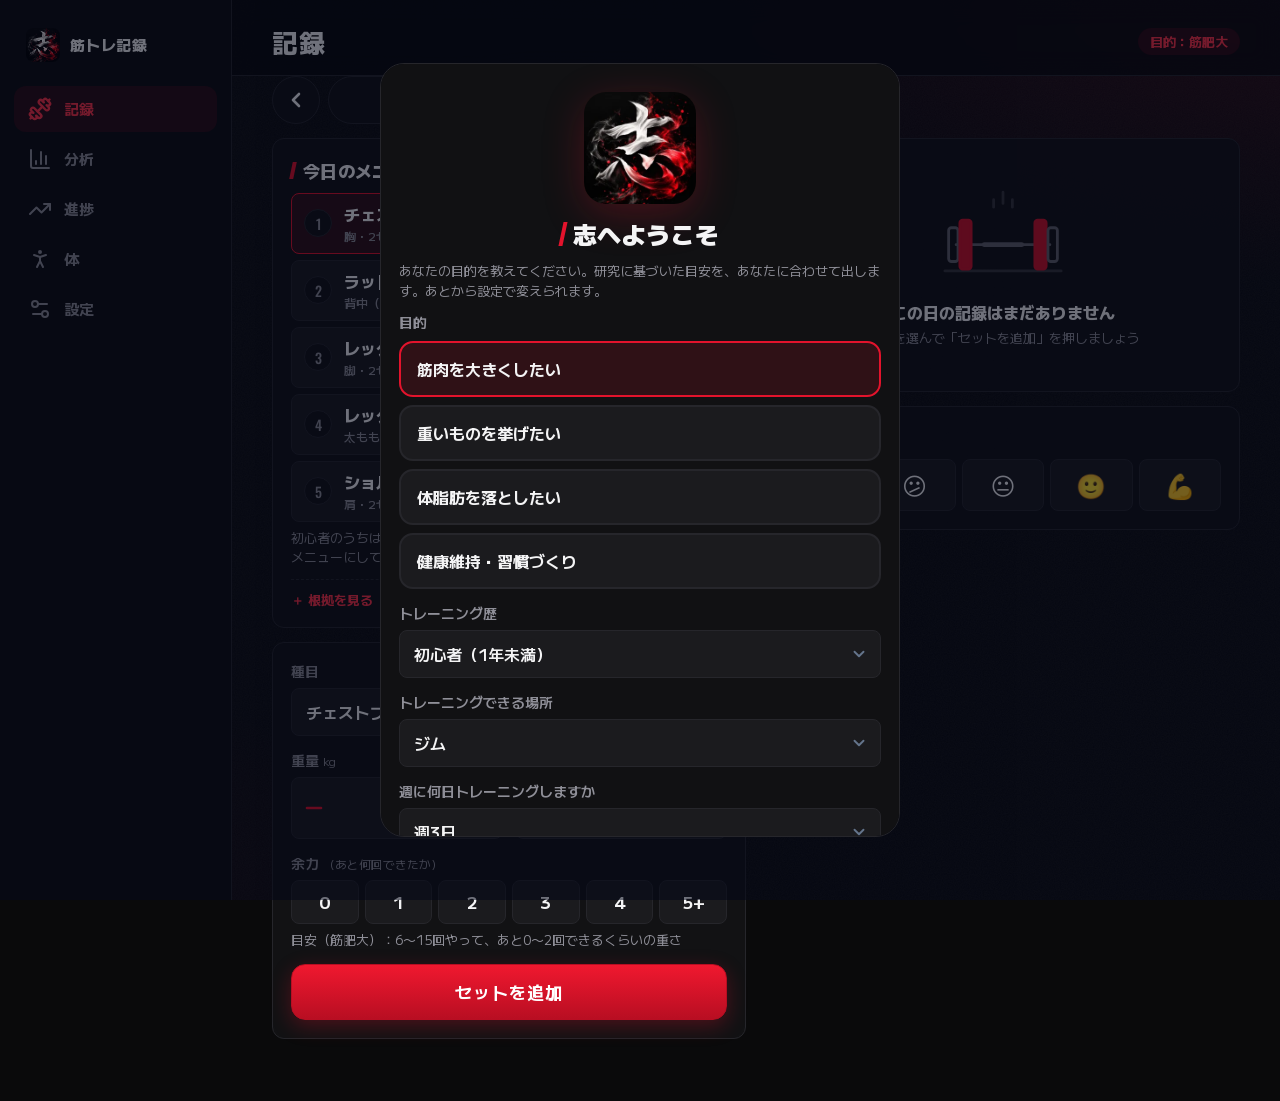
==== index.html @ 4922977a "Restyle the app in black to match the logo Always use a dark palette with a vivid red accent, a subt" ====
<!doctype html>
<html lang="ja">
<head>
  <meta charset="utf-8">
  <meta name="viewport" content="width=device-width, initial-scale=1, viewport-fit=cover">
  <meta name="theme-color" content="#0A0A0B">
  <meta name="description" content="研究に基づいて、目的に合わせたトレーニングの目安と弱点を教えてくれる筋トレ記録アプリ">
  <title>志 | 科学で鍛える筋トレ記録</title>
  <link rel="manifest" href="manifest.webmanifest">
  <link rel="icon" href="icons/favicon-96.png" sizes="96x96" type="image/png">
  <link rel="icon" href="icons/favicon-32.png" sizes="32x32" type="image/png">
  <link rel="apple-touch-icon" href="icons/apple-touch-icon.png">
  <meta name="apple-mobile-web-app-capable" content="yes">
  <meta name="apple-mobile-web-app-title" content="志">
  <link rel="preconnect" href="https://fonts.googleapis.com">
  <link rel="preconnect" href="https://fonts.gstatic.com" crossorigin>
  <link rel="stylesheet" href="https://fonts.googleapis.com/css2?family=M+PLUS+1:wght@400;500;700;800;900&family=Oswald:wght@500;600;700&display=swap">
  <link rel="stylesheet" href="style.css">
</head>
<body>
  <header class="topbar">
    <h1 class="brand"><i data-logo class="logo-mark"></i><span class="sr-only">志</span></h1>
    <span id="page-title" class="page-title">記録</span>
    <span id="goal-badge" class="badge"></span>
  </header>

  <main>
    <!-- 記録 -->
    <section id="tab-log" class="tab active">
      <div class="date-nav">
        <button type="button" id="date-prev" class="icon-btn" aria-label="前の日"><i data-icon="chevron-left" class="icon"></i></button>
        <label class="date-label">
          <span id="date-text"></span>
          <input type="date" id="log-date" aria-label="日付を選ぶ">
        </label>
        <button type="button" id="date-next" class="icon-btn" aria-label="次の日"><i data-icon="chevron-right" class="icon"></i></button>
      </div>
      <p id="cycle-info" class="pill hidden"></p>

      <div class="log-grid">
      <div class="log-main">
      <div id="menu-card" class="card menu-card hidden"></div>

      <form id="add-set-form" class="card">
        <div class="field">
          <label for="exercise-input" class="field-label">種目</label>
          <div class="combo" id="exercise-combo">
            <input type="text" id="exercise-input" role="combobox" aria-expanded="false" aria-controls="exercise-options"
              aria-autocomplete="list" autocomplete="off" autocapitalize="off" spellcheck="false" placeholder="入力して検索（例：ベンチ、胸）">
            <button type="button" class="combo-toggle" id="exercise-toggle" tabindex="-1" aria-label="種目の一覧を開く"><i data-icon="chevron-down" class="icon"></i></button>
            <ul id="exercise-options" class="combo-list hidden" role="listbox" aria-label="種目の候補"></ul>
          </div>
          <input type="hidden" id="exercise-select">
          <div id="new-exercise-inline" class="new-inline hidden">
            <span>「<b id="new-ex-name"></b>」を追加。主に鍛える部位：</span>
            <select id="new-ex-muscle" aria-label="主に鍛える部位"></select>
            <button type="button" id="new-ex-add" class="small primary">追加</button>
            <button type="button" id="new-ex-cancel" class="small">やめる</button>
          </div>
        </div>
        <div id="suggestion" class="suggestion hidden"></div>

        <div class="steppers">
          <div class="stepper">
            <span class="stepper-label">重量 <small>kg</small></span>
            <div class="stepper-ctrl">
              <button type="button" class="step" data-target="weight" data-delta="-2.5" aria-label="重量を減らす"><i data-icon="minus" class="icon"></i></button>
              <input type="number" id="weight" inputmode="decimal" step="0.5" min="0" required aria-label="重量 (kg)">
              <button type="button" class="step" data-target="weight" data-delta="2.5" aria-label="重量を増やす"><i data-icon="plus" class="icon"></i></button>
            </div>
          </div>
          <div class="stepper">
            <span class="stepper-label">回数</span>
            <div class="stepper-ctrl">
              <button type="button" class="step" data-target="reps" data-delta="-1" aria-label="回数を減らす"><i data-icon="minus" class="icon"></i></button>
              <input type="number" id="reps" inputmode="numeric" step="1" min="1" required aria-label="回数">
              <button type="button" class="step" data-target="reps" data-delta="1" aria-label="回数を増やす"><i data-icon="plus" class="icon"></i></button>
            </div>
          </div>
        </div>

        <div class="field">
          <span>余力 <small>（あと何回できたか）</small></span>
          <input type="hidden" id="rir" value="">
          <div class="chip-row" id="rir-chips" role="radiogroup" aria-label="余力">
            <button type="button" data-v="0">0</button>
            <button type="button" data-v="1">1</button>
            <button type="button" data-v="2">2</button>
            <button type="button" data-v="3">3</button>
            <button type="button" data-v="4">4</button>
            <button type="button" data-v="5">5+</button>
          </div>
          <p class="hint" id="rir-target"></p>
        </div>

        <button type="submit" class="primary big-btn">セットを追加</button>
      </form>

      <div id="timer" class="timer hidden" role="timer">
        <div>
          <span class="timer-label"><i data-icon="timer" class="icon"></i>休憩</span>
          <strong id="timer-display">0:00</strong>
        </div>
        <button type="button" id="timer-stop">スキップ</button>
      </div>
      </div>

      <div class="log-side">
      <div id="day-log"></div>

      <div class="card">
        <h2>今日の調子</h2>
        <div class="chip-row emoji" id="condition" role="radiogroup" aria-label="今日の調子">
          <button type="button" data-v="1" aria-label="とても悪い">😫</button>
          <button type="button" data-v="2" aria-label="悪い">😕</button>
          <button type="button" data-v="3" aria-label="ふつう">😐</button>
          <button type="button" data-v="4" aria-label="良い">🙂</button>
          <button type="button" data-v="5" aria-label="とても良い">💪</button>
        </div>
      </div>
          </div>
      </div>
    </section>

    <!-- 分析 -->
    <section id="tab-analysis" class="tab">
      <div id="analysis"></div>
    </section>

    <!-- 進捗 -->
    <section id="tab-progress" class="tab">
      <div class="cols">
      <div>
      <label class="field">種目
        <select id="graph-exercise"></select>
      </label>
      <div class="segmented" id="metric-select" role="radiogroup" aria-label="グラフの指標">
        <button type="button" data-metric="max" class="on">最大重量</button>
        <button type="button" data-metric="e1rm">推定1RM</button>
        <button type="button" data-metric="volume">総挙上量</button>
      </div>
      <div id="graph" class="card"></div>
      </div>

      <div class="card">
        <h2>今週のまとめをシェア</h2>
        <p class="hint">今週の記録を画像にして、SNS に投稿できます。</p>
        <button type="button" id="share-week"><i data-icon="share-2" class="icon"></i>画像を作る</button>
        <img id="share-preview" class="share-preview hidden" alt="今週のまとめ画像">
      </div>
      </div>

      <h2 class="section-title">履歴</h2>
      <div id="history-list"></div>
    </section>

    <!-- 体 -->
    <section id="tab-body" class="tab">
      <div id="body-tiles" class="tiles"></div>
      <div class="card">
        <h2>体重</h2>
        <form id="bodyweight-form" class="row">
          <input type="date" id="bw-date" aria-label="日付">
          <input type="number" id="bw-value" inputmode="decimal" step="0.1" min="20" max="300" placeholder="kg" required aria-label="体重 (kg)">
          <button type="submit">記録</button>
        </form>
        <div id="bw-summary"></div>
        <div id="bw-graph"></div>
      </div>

      <div class="card" id="protein-card"></div>

      <div class="card">
        <h2>サイズ</h2>
        <p class="hint">写真より正確に変化がわかります。メジャーで、毎回同じ場所をはかりましょう。</p>
        <form id="measure-form">
          <input type="date" id="ms-date" aria-label="日付">
          <div class="grid2">
            <label>ウエスト (cm)<input type="number" step="0.1" min="0" inputmode="decimal" data-key="waist"></label>
            <label>胸囲 (cm)<input type="number" step="0.1" min="0" inputmode="decimal" data-key="chest"></label>
            <label>腕 (cm)<input type="number" step="0.1" min="0" inputmode="decimal" data-key="arm"></label>
            <label>太もも (cm)<input type="number" step="0.1" min="0" inputmode="decimal" data-key="thigh"></label>
            <label>お尻 (cm)<input type="number" step="0.1" min="0" inputmode="decimal" data-key="hip"></label>
          </div>
          <button type="submit">記録</button>
        </form>
        <div id="measure-summary"></div>
      </div>

      <a class="card link-card" href="photo.html">
        <i data-icon="camera" class="icon link-icon"></i>
        <div>
          <h2>体の写真</h2>
          <p class="hint">前回の写真を重ねて同じ位置で撮り、見た目の変化を比べられます。</p>
        </div>
      </a>

      <div class="card" id="cycle-card"></div>

      <div class="card coming-soon">
        <h2><i data-icon="sparkles" class="icon"></i>AI 食事アドバイス <span class="badge">準備中</span></h2>
        <p class="hint">食事の写真や内容から、目的に合わせて改善点を AI がアドバイスする機能を準備しています。AI の利用料がかかるため、有料プランでの提供を予定しています。</p>
      </div>
    </section>

    <!-- 設定 -->
    <section id="tab-settings" class="tab">
      <form id="profile-form" class="card">
        <h2>あなたについて</h2>
        <label>目的
          <select id="pf-goal"></select>
        </label>
        <label>トレーニング歴
          <select id="pf-experience"></select>
        </label>
        <label>トレーニングできる場所
          <select id="pf-equipment"></select>
        </label>
        <div class="row">
          <label>週に何日
            <input type="number" id="pf-days" min="1" max="7" step="1" inputmode="numeric">
          </label>
          <label>身長 (cm)
            <input type="number" id="pf-height" min="100" max="250" step="0.1" inputmode="decimal">
          </label>
        </div>
        <label>性別（任意）
          <select id="pf-sex">
            <option value="">回答しない</option>
            <option value="female">女性</option>
            <option value="male">男性</option>
          </select>
        </label>
        <fieldset>
          <legend>特に伸ばしたい部位</legend>
          <div id="pf-focus" class="chips"></div>
        </fieldset>
        <fieldset>
          <legend>痛めている・避けたい部位</legend>
          <div id="pf-avoid" class="chips"></div>
        </fieldset>
        <label class="check"><input type="checkbox" id="pf-cycle"> 生理周期を記録する</label>
        <button type="submit" class="primary">保存</button>
        <p id="profile-saved" class="hint" role="status"></p>
      </form>

      <div class="card" id="menu-settings">
        <h2>今日のメニュー</h2>
        <label class="check"><input type="checkbox" id="mn-enabled"> 記録画面に今日のメニューを出す</label>
        <label>分け方
          <select id="mn-split"></select>
        </label>
        <label>種目の選び方
          <select id="mn-style"></select>
        </label>
        <label>1回の種目数
          <select id="mn-size">
            <option value="">おまかせ</option>
            <option value="4">4種目</option>
            <option value="5">5種目</option>
            <option value="6">6種目</option>
          </select>
        </label>
        <p class="hint" id="mn-pins-info"></p>
        <button type="button" id="mn-reset-pins" class="small">固定した種目をリセット</button>
        <p class="hint">メニューの「入れ替え」で選んだ種目は、次回からも同じものが出ます。自分で追加した種目も候補になります。</p>
      </div>

      <div class="card">
        <h2>種目</h2>
        <ul id="exercise-list" class="plain"></ul>
        <form id="add-exercise-form">
          <input type="text" id="new-exercise" placeholder="種目名" required>
          <div class="row">
            <label>主に使う部位
              <select id="new-primary"></select>
            </label>
            <label>補助的に使う部位
              <select id="new-secondary"><option value="">なし</option></select>
            </label>
          </div>
          <button type="submit">種目を追加</button>
        </form>
      </div>

      <div class="card">
        <h2>休憩タイマー</h2>
        <label>秒数
          <input type="number" id="rest-seconds" min="0" step="15" inputmode="numeric">
        </label>
        <p class="hint">空欄にすると目的に合わせた目安（<span id="rest-default"></span>秒）を使います。0 でタイマーを使いません。</p>
      </div>

      <div class="card">
        <h2>データ</h2>
        <p class="hint">記録はこのスマホのブラウザにだけ保存されます。機種変更の前にエクスポートしてください。体の写真はエクスポートに含まれません。</p>
        <div class="row">
          <button type="button" id="export">エクスポート</button>
          <label class="button">インポート
            <input type="file" id="import" accept="application/json" hidden>
          </label>
        </div>
      </div>

      <div class="card">
        <h2>このアプリについて</h2>
        <p class="hint">記録・分析・グラフ・体重・写真の機能は、ずっと無料でお使いいただけます。データはあなたのスマホの中だけに保存され、外部に送られることはありません。今後追加予定の AI 機能は、利用料がかかるため有料プランになる予定です。</p>
        <p class="hint">アドバイスは研究に基づく一般的な目安で、医療的な助言ではありません。持病のある方、妊娠中の方、極端な食事制限を考えている方は、医師に相談してください。</p>
        <p class="hint">ホーム画面に追加すると、アプリのように全画面で使え、電波がない場所でも記録できます。</p>
      </div>
    </section>
  </main>

  <!-- 初回設定 -->
  <div id="onboarding" class="overlay hidden" role="dialog" aria-modal="true" aria-labelledby="ob-title">
    <form id="onboarding-form" class="card sheet">
      <div class="ob-brand"><i data-logo class="logo-mark big"></i></div>
      <h2 id="ob-title">志へようこそ</h2>
      <p class="hint">あなたの目的を教えてください。研究に基づいた目安を、あなたに合わせて出します。あとから設定で変えられます。</p>
      <fieldset>
        <legend>目的</legend>
        <div id="ob-goal" class="choices"></div>
      </fieldset>
      <label>トレーニング歴
        <select id="ob-experience"></select>
      </label>
      <label>トレーニングできる場所
        <select id="ob-equipment"></select>
      </label>
      <label>週に何日トレーニングしますか
        <select id="ob-days">
          <option value="2">週2日</option>
          <option value="3" selected>週3日</option>
          <option value="4">週4日</option>
          <option value="5">週5日以上</option>
        </select>
      </label>
      <div class="row">
        <label>体重 (kg)
          <input type="number" id="ob-weight" min="20" max="300" step="0.1" inputmode="decimal">
        </label>
        <label>身長 (cm)
          <input type="number" id="ob-height" min="100" max="250" step="0.1" inputmode="decimal">
        </label>
      </div>
      <label>性別（任意）
        <select id="ob-sex">
          <option value="">回答しない</option>
          <option value="female">女性</option>
          <option value="male">男性</option>
        </select>
      </label>
      <button type="submit" class="primary">はじめる</button>
    </form>
  </div>

  <div id="celebrate" class="celebrate hidden" role="status" aria-live="polite"></div>

  <nav class="tabbar" aria-label="メニュー">
    <div class="side-brand" aria-hidden="true"><i data-logo class="logo-mark"></i><span class="brand-text">筋トレ記録</span></div>
    <button data-tab="log" class="on"><i data-icon="dumbbell" class="icon"></i><span>記録</span></button>
    <button data-tab="analysis"><i data-icon="chart-column" class="icon"></i><span>分析</span></button>
    <button data-tab="progress"><i data-icon="trending-up" class="icon"></i><span>進捗</span></button>
    <button data-tab="body"><i data-icon="person-standing" class="icon"></i><span>体</span></button>
    <button data-tab="settings"><i data-icon="settings-2" class="icon"></i><span>設定</span></button>
  </nav>

  <script type="module" src="js/app.js"></script>
</body>
</html>
---- style.css ----
/* ---------- デザインの基本 ---------- */
:root {
  /* ブランドカラー「志レッド」：力が入る、深みのある赤 */
  --brand: #C8102E;
  --brand-deep: #7A0A1C;
  --ink: #111114;

  --bg: #F4F4F5;
  --card: #ffffff;
  --card-2: #F7F7F8;
  --text: #111114;
  --muted: #6B6B76;
  --border: #E6E6EA;
  --accent: #C8102E;
  --accent-strong: #A00C24;
  --accent-text: #ffffff;
  --accent-soft: #FDECEE;
  --danger: #C8102E;
  --danger-soft: #FDECEE;
  --warn: #B45309;
  --warn-soft: #FEF3C7;
  --low: #F59E0B;
  --high: #8B5CF6;
  --good: #15803D;
  --good-soft: #DCFCE7;
  --shadow: 0 1px 2px rgba(17, 17, 20, 0.04), 0 6px 20px rgba(17, 17, 20, 0.06);
  --radius: 18px;
  --tap: 48px;
  --font: "M PLUS 1", system-ui, -apple-system, "Hiragino Sans", "Hiragino Kaku Gothic ProN", "Noto Sans JP", sans-serif;
  --font-num: "Oswald", "M PLUS 1", system-ui, sans-serif;
}

@media (prefers-color-scheme: dark) {
  :root {
    --bg: #0B0B0D;
    --card: #151518;
    --card-2: #1C1C21;
    --text: #F4F4F5;
    --muted: #9A9AA6;
    --border: #26262D;
    --accent: #EF3340;
    --accent-strong: #FF6B75;
    --accent-text: #ffffff;
    --accent-soft: #2A0F13;
    --danger: #FF6B75;
    --danger-soft: #2A0F13;
    --warn: #FBBF24;
    --warn-soft: #33260A;
    --good: #4ADE80;
    --good-soft: #0F2A1A;
    --shadow: none;
  }
}

* { box-sizing: border-box; -webkit-tap-highlight-color: transparent; }

body {
  margin: 0;
  background: var(--bg);
  color: var(--text);
  font-family: var(--font);
  font-size: 16px;
  line-height: 1.5;
  padding-bottom: calc(76px + env(safe-area-inset-bottom));
}

h1, h2, h3 { line-height: 1.3; }

/* ---------- ヘッダー ---------- */
.topbar {
  position: sticky; top: 0; z-index: 5;
  display: flex; justify-content: space-between; align-items: center;
  padding: calc(12px + env(safe-area-inset-top)) 16px 12px;
  background: color-mix(in srgb, var(--bg) 88%, transparent);
  backdrop-filter: blur(12px);
  -webkit-backdrop-filter: blur(12px);
}
.topbar h1 { margin: 0; font-size: 22px; font-weight: 800; letter-spacing: 0.02em; }

main { max-width: 560px; margin: 0 auto; padding: 4px 16px 16px; }

.tab { display: none; }
.tab.active { display: block; animation: fade 0.18s ease-out; }
@keyframes fade { from { opacity: 0; transform: translateY(4px); } to { opacity: 1; transform: none; } }
@media (prefers-reduced-motion: reduce) { .tab.active { animation: none; } }

/* ---------- カード ---------- */
.card {
  background: var(--card);
  border: 1px solid var(--border);
  border-radius: var(--radius);
  box-shadow: var(--shadow);
  padding: 18px;
  margin: 0 0 14px;
}
.card h2 { margin: 0 0 12px; font-size: 17px; font-weight: 700; }
.card h3 { margin: 0 0 8px; font-size: 16px; font-weight: 700; }
.section-title { font-size: 17px; font-weight: 700; margin: 24px 4px 10px; }

/* ---------- 入力 ---------- */
label, .field { display: block; flex: 1; color: var(--muted); font-size: 14px; font-weight: 600; margin-bottom: 14px; }
label input, label select, .field select { margin-top: 6px; }
small { font-weight: 400; color: var(--muted); }

input, select, button, .button {
  width: 100%;
  min-height: var(--tap);
  font: inherit;
  font-size: 16px;
  color: var(--text);
  background: var(--card-2);
  border: 1px solid var(--border);
  border-radius: 12px;
  padding: 10px 14px;
}
select {
  appearance: none; -webkit-appearance: none;
  background-image: url("data:image/svg+xml,%3Csvg xmlns='http://www.w3.org/2000/svg' viewBox='0 0 24 24' fill='none' stroke='%2364748b' stroke-width='2.5' stroke-linecap='round' stroke-linejoin='round'%3E%3Cpath d='M6 9l6 6 6-6'/%3E%3C/svg%3E");
  background-repeat: no-repeat; background-position: right 12px center; background-size: 18px;
  padding-right: 40px;
  font-weight: 600;
}
input:focus-visible, select:focus-visible, button:focus-visible, .button:focus-within {
  outline: 3px solid color-mix(in srgb, var(--accent) 45%, transparent);
  outline-offset: 1px;
}
button, .button {
  cursor: pointer; text-align: center; font-weight: 600;
  display: inline-flex; align-items: center; justify-content: center; gap: 6px;
  transition: transform 0.08s ease, background 0.15s ease;
}
button:active { transform: scale(0.97); }
button.primary { background: var(--accent); color: var(--accent-text); border-color: var(--accent); font-weight: 700; }
button.big-btn { min-height: 56px; font-size: 17px; border-radius: 14px; }
button.danger { color: var(--danger); }
button.small { width: auto; min-height: 36px; padding: 4px 12px; font-size: 14px; border-radius: 10px; }
button.ghost { background: transparent; border-color: transparent; }

.row { display: flex; gap: 12px; align-items: flex-end; }
.row > * { flex: 1; }
.row > button { flex: 0 0 auto; width: auto; }
.grid2 { display: grid; grid-template-columns: 1fr 1fr; gap: 0 12px; margin-top: 14px; }

.hidden { display: none !important; }
.hint { color: var(--muted); font-size: 13px; font-weight: 400; margin: 6px 0 12px; }
.empty { color: var(--muted); text-align: center; padding: 28px 0; margin: 0; }
.good { color: var(--good); }
.big { font-size: 28px; font-weight: 800; margin: 2px 0 4px; letter-spacing: -0.01em; }

.badge {
  display: inline-flex; align-items: center;
  font-size: 13px; font-weight: 700;
  padding: 4px 12px; border-radius: 999px;
  background: var(--accent-soft); color: var(--accent-strong);
}
.pill {
  display: inline-block; font-size: 13px; font-weight: 600; color: var(--muted);
  background: var(--card); border: 1px solid var(--border); border-radius: 999px;
  padding: 4px 12px; margin: 0 0 12px;
}

/* ---------- 日付の切り替え ---------- */
.date-nav { display: flex; align-items: center; gap: 8px; margin-bottom: 14px; }
.icon-btn {
  flex: 0 0 var(--tap); width: var(--tap); padding: 0;
  font-size: 26px; line-height: 1; border-radius: 50%;
  background: var(--card); box-shadow: var(--shadow);
}
.date-label {
  position: relative; flex: 1; margin: 0;
  min-height: var(--tap);
  display: flex; align-items: center; justify-content: center;
  background: var(--card); border: 1px solid var(--border); border-radius: 999px; box-shadow: var(--shadow);
  color: var(--text); font-size: 16px; font-weight: 700;
}
.date-label input {
  position: absolute; inset: 0; opacity: 0; margin: 0; cursor: pointer; min-height: 0;
}
.date-label input::-webkit-calendar-picker-indicator { position: absolute; inset: 0; width: 100%; height: 100%; opacity: 0; cursor: pointer; }

/* ---------- 重量・回数のステッパー ---------- */
.steppers { display: grid; grid-template-columns: 1fr 1fr; gap: 12px; margin-bottom: 14px; }
.stepper-label { display: block; color: var(--muted); font-size: 14px; font-weight: 600; margin-bottom: 6px; }
.stepper-ctrl {
  display: grid; grid-template-columns: 44px 1fr 44px; align-items: center;
  background: var(--card-2); border: 1px solid var(--border); border-radius: 14px; overflow: hidden;
}
.stepper-ctrl input {
  border: none; background: transparent; border-radius: 0; padding: 0;
  min-height: 60px; text-align: center; font-size: 26px; font-weight: 800;
  font-variant-numeric: tabular-nums; -moz-appearance: textfield;
}
.stepper-ctrl input::-webkit-outer-spin-button,
.stepper-ctrl input::-webkit-inner-spin-button { -webkit-appearance: none; margin: 0; }
.stepper-ctrl .step {
  min-height: 60px; border: none; border-radius: 0; background: transparent;
  font-size: 24px; color: var(--accent-strong); padding: 0;
}
.stepper-ctrl .step:active { background: var(--accent-soft); }

/* ---------- チップ（余力・調子） ---------- */
.chip-row { display: grid; grid-template-columns: repeat(6, 1fr); gap: 6px; margin-top: 6px; }
.chip-row.emoji { grid-template-columns: repeat(5, 1fr); margin-top: 0; }
.chip-row button {
  min-height: 44px; padding: 0; font-size: 17px; font-weight: 700;
  background: var(--card-2); color: var(--text); border-radius: 12px;
}
.chip-row.emoji button { font-size: 24px; min-height: 52px; }
.chip-row button.on { background: var(--accent); border-color: var(--accent); color: var(--accent-text); }
.chip-row.emoji button.on { background: var(--accent-soft); border-color: var(--accent); }

/* ---------- 提案 ---------- */
.suggestion {
  border-radius: 14px; padding: 12px 14px; margin: -2px 0 16px;
  background: var(--accent-soft); color: var(--text); font-size: 14px;
}
.suggestion .label { font-size: 12px; font-weight: 700; color: var(--accent-strong); letter-spacing: 0.04em; }
.suggestion strong { display: block; margin: 2px 0; font-size: 20px; font-weight: 800; }
.suggestion .prev { color: var(--muted); font-size: 13px; }
.suggestion .hint { margin: 4px 0 0; color: var(--text); opacity: 0.8; }

/* ---------- 休憩タイマー ---------- */
.timer {
  position: sticky; top: calc(64px + env(safe-area-inset-top)); z-index: 4;
  display: flex; align-items: center; justify-content: space-between; gap: 12px;
  margin: 0 0 14px; padding: 14px 18px; border-radius: var(--radius);
  background: var(--text); color: var(--bg);
}
.timer-label { display: block; font-size: 12px; font-weight: 700; opacity: 0.7; }
.timer strong { font-size: 34px; font-weight: 800; font-variant-numeric: tabular-nums; line-height: 1.1; }
.timer button { width: auto; background: transparent; color: inherit; border-color: color-mix(in srgb, var(--bg) 40%, transparent); }
.timer.done { background: var(--accent); color: var(--accent-text); }

/* ---------- その日の記録 ---------- */
.exercise-block h3 { display: flex; justify-content: space-between; align-items: baseline; }
.exercise-block h3 .count { font-size: 13px; color: var(--muted); font-weight: 600; }
.sets { list-style: none; margin: 0; padding: 0; }
.sets li {
  display: grid; grid-template-columns: 28px 1fr auto auto; align-items: center; gap: 10px;
  padding: 8px 0; border-top: 1px solid var(--border);
  font-variant-numeric: tabular-nums;
}
.sets li:first-child { border-top: none; }
.sets .no {
  width: 28px; height: 28px; border-radius: 50%; display: grid; place-items: center;
  background: var(--card-2); font-size: 13px; font-weight: 700; color: var(--muted);
}
.sets .main { font-size: 17px; font-weight: 700; }
.sets .main small { font-size: 13px; }
.sets .rir { font-size: 12px; font-weight: 700; color: var(--accent-strong); background: var(--accent-soft); border-radius: 999px; padding: 2px 8px; }
.sets .del { min-height: 36px; width: 36px; padding: 0; border: none; background: transparent; color: var(--muted); font-size: 18px; }

/* ---------- 一覧 ---------- */
.plain { list-style: none; margin: 0 0 14px; padding: 0; }
.plain li { display: flex; justify-content: space-between; align-items: center; gap: 8px; padding: 10px 0; border-top: 1px solid var(--border); }
.plain li:first-child { border-top: none; }
.muscles { display: block; color: var(--muted); font-size: 12px; font-weight: 400; }

.history-day { cursor: pointer; padding: 14px 18px; display: flex; justify-content: space-between; align-items: center; gap: 8px; }
.history-day .date { font-weight: 700; }
.history-day .summary { color: var(--muted); font-size: 13px; margin-top: 2px; }
.history-day::after { content: "›"; color: var(--muted); font-size: 22px; }

/* ---------- セグメント切り替え ---------- */
.segmented {
  display: grid; grid-auto-flow: column; grid-auto-columns: 1fr; gap: 4px;
  padding: 4px; margin-bottom: 14px;
  background: var(--card-2); border: 1px solid var(--border); border-radius: 14px;
}
.segmented button { min-height: 40px; border: none; background: transparent; border-radius: 10px; font-size: 14px; color: var(--muted); }
.segmented button.on { background: var(--card); color: var(--text); box-shadow: var(--shadow); }
@media (prefers-color-scheme: dark) { .segmented button.on { background: var(--border); } }

/* ---------- 数字のタイル ---------- */
.tiles { display: grid; grid-template-columns: repeat(3, 1fr); gap: 10px; margin-bottom: 14px; }
.tile {
  background: var(--card); border: 1px solid var(--border); border-radius: 16px; box-shadow: var(--shadow);
  padding: 12px; min-width: 0;
}
.tile .t-label { font-size: 12px; color: var(--muted); font-weight: 600; }
.tile .t-value { font-size: 22px; font-weight: 800; font-variant-numeric: tabular-nums; line-height: 1.2; margin-top: 2px; overflow-wrap: anywhere; }
.tile .t-value small { font-size: 12px; font-weight: 600; }
.tile .t-sub { font-size: 11px; color: var(--muted); margin-top: 2px; }
.tile.warn { background: var(--warn-soft); border-color: transparent; }
.tile.warn .t-value { color: var(--warn); }
.tile.bad { background: var(--danger-soft); border-color: transparent; }
.tile.bad .t-value { color: var(--danger); }
.tile.ok .t-value { color: var(--accent); }

/* ---------- 分析 ---------- */
.hero {
  position: relative; overflow: hidden;
  background: linear-gradient(135deg, var(--brand) 0%, var(--brand-deep) 70%, var(--ink) 130%);
  color: #fff; border: none;
}
.hero > * { position: relative; }
.hero h2 { color: #fff; opacity: 0.9; font-size: 14px; margin-bottom: 4px; }
.hero .headline { font-size: 21px; font-weight: 800; margin: 0 0 6px; line-height: 1.35; }
.hero p { margin: 0; opacity: 0.92; font-size: 14px; }

.targets { width: 100%; border-collapse: collapse; font-size: 15px; }
.targets th { text-align: left; font-weight: 600; color: var(--muted); padding: 10px 0; width: 42%; font-size: 14px; }
.targets td { padding: 10px 0; font-weight: 700; font-variant-numeric: tabular-nums; }
.targets tr + tr { border-top: 1px solid var(--border); }

.bars { display: grid; gap: 10px; margin: 4px 0 8px; }
.bar-row { display: grid; grid-template-columns: 6em 1fr 2.6em; align-items: center; gap: 10px; font-size: 14px; }
.bar-label { font-weight: 600; white-space: nowrap; overflow: hidden; text-overflow: ellipsis; }
.bar-track { position: relative; height: 18px; background: var(--card-2); border-radius: 9px; overflow: hidden; }
.bar-target { position: absolute; top: 0; bottom: 0; background: color-mix(in srgb, var(--accent) 18%, transparent); }
.bar-fill { position: absolute; top: 4px; bottom: 4px; left: 4px; border-radius: 6px; background: var(--accent); max-width: calc(100% - 8px); }
.bar-row.low .bar-fill { background: var(--low); }
.bar-row.minor .bar-fill, .bar-row.skip .bar-fill { background: var(--muted); }
.bar-row.high .bar-fill { background: var(--high); }
.bar-value { text-align: right; font-weight: 800; font-variant-numeric: tabular-nums; }
.bar-row.low .bar-value { color: var(--warn); }
.bar-row.skip { opacity: 0.45; }
.legend { display: flex; flex-wrap: wrap; gap: 12px; font-size: 12px; color: var(--muted); margin: 6px 0 0; }
.legend i { display: inline-block; width: 10px; height: 10px; border-radius: 3px; margin-right: 4px; vertical-align: -1px; }

.advice { list-style: none; margin: 0; padding: 0; display: grid; gap: 10px; }
.advice li {
  padding: 12px 14px; border-radius: 14px; background: var(--card-2);
  border-left: 4px solid var(--border);
}
.advice li.bad { border-left-color: var(--low); }
.advice li.warn { border-left-color: var(--high); }
.advice li.good { border-left-color: var(--good); color: var(--text); }
.advice li strong { display: block; font-size: 15px; }
.advice .hint { margin: 4px 0 0; }
.advice .try { margin-top: 6px; display: flex; flex-wrap: wrap; gap: 6px; }
.advice .try span { font-size: 12px; font-weight: 700; padding: 3px 10px; border-radius: 999px; background: var(--accent-soft); color: var(--accent-strong); }

.notice { border-radius: 14px; padding: 12px 14px; margin: 8px 0; font-size: 14px; }
.notice p { margin: 2px 0; }
.notice.warn { background: var(--warn-soft); color: var(--warn); }
.notice.good { background: var(--accent-soft); color: var(--accent-strong); }
.notice.info { background: var(--card-2); color: var(--text); }

.evidence { margin-top: 12px; font-size: 13px; border-top: 1px dashed var(--border); padding-top: 10px; }
.evidence summary { color: var(--accent-strong); cursor: pointer; font-weight: 700; list-style: none; }
.evidence summary::-webkit-details-marker { display: none; }
.evidence summary::before { content: "＋ "; }
.evidence[open] summary::before { content: "－ "; }
.evidence p { margin: 4px 0; color: var(--text); }
.evidence ul { margin: 4px 0 8px; padding-left: 1.2em; color: var(--muted); }
.evidence strong { display: block; margin-top: 10px; }

/* ---------- グラフ ---------- */
.chart { width: 100%; height: auto; display: block; }
.chart .axis { stroke: var(--border); }
.chart .line { stroke: var(--accent); fill: none; stroke-width: 3; stroke-linejoin: round; stroke-linecap: round; }
.chart .area { fill: color-mix(in srgb, var(--accent) 14%, transparent); stroke: none; }
.chart .dot { fill: var(--card); stroke: var(--accent); stroke-width: 2.5; }
.chart text { fill: var(--muted); font-size: 11px; }
.graph-head { display: flex; align-items: baseline; gap: 8px; margin-bottom: 6px; }
.graph-head .big { margin: 0; }
.delta { font-size: 14px; font-weight: 700; color: var(--accent); }
.delta.neg { color: var(--muted); }

.share-preview { width: 100%; border-radius: 12px; margin-top: 12px; }

/* ---------- 体 ---------- */
.link-card { display: flex; justify-content: space-between; align-items: center; text-decoration: none; color: var(--text); }
.link-card h2 { margin-bottom: 4px; }
.link-card .hint { margin: 0; }
.link-card::after { content: "›"; font-size: 28px; color: var(--muted); }
.coming-soon { border-style: dashed; box-shadow: none; }

/* ---------- 設定 ---------- */
fieldset { border: none; padding: 0; margin: 0 0 14px; }
legend { color: var(--muted); font-size: 14px; font-weight: 600; margin-bottom: 8px; padding: 0; }
.chips { display: flex; flex-wrap: wrap; gap: 8px; }
.chip { flex: none; margin: 0; }
.chip input { position: absolute; opacity: 0; width: 1px; height: 1px; min-height: 0; }
.chip span {
  display: inline-block; padding: 8px 14px; border-radius: 999px;
  border: 1px solid var(--border); background: var(--card-2); color: var(--text); font-size: 14px; font-weight: 600; cursor: pointer;
}
.chip input:checked + span { background: var(--accent); color: var(--accent-text); border-color: var(--accent); }
.chip input:focus-visible + span { outline: 3px solid color-mix(in srgb, var(--accent) 45%, transparent); }
label.check { display: flex; gap: 10px; align-items: center; color: var(--text); font-size: 15px; }
label.check input { width: 22px; min-height: 22px; height: 22px; margin: 0; accent-color: var(--accent); }

/* ---------- 初回設定 ---------- */
.choices { display: grid; gap: 8px; }
.choice { margin: 0; }
.choice input { position: absolute; opacity: 0; width: 1px; height: 1px; min-height: 0; }
.choice span {
  display: block; padding: 14px 16px; border-radius: 14px; border: 2px solid var(--border);
  color: var(--text); font-size: 16px; font-weight: 700; cursor: pointer; background: var(--card-2);
}
.choice input:checked + span { border-color: var(--accent); background: var(--accent-soft); }
.choice input:focus-visible + span { outline: 3px solid color-mix(in srgb, var(--accent) 45%, transparent); }

.overlay {
  position: fixed; inset: 0; z-index: 10;
  background: rgba(2, 6, 23, 0.55);
  display: flex; align-items: flex-end; justify-content: center;
}
.sheet {
  width: 100%; max-width: 560px; margin: 0; border-radius: 24px 24px 0 0;
  max-height: 92vh; overflow-y: auto; padding: 22px 18px calc(22px + env(safe-area-inset-bottom));
}
.sheet h2 { font-size: 22px; }

/* ---------- 下のタブ ---------- */
.tabbar {
  position: fixed; left: 0; right: 0; bottom: 0; z-index: 6;
  display: grid; grid-template-columns: repeat(5, 1fr);
  background: color-mix(in srgb, var(--card) 92%, transparent);
  backdrop-filter: blur(12px); -webkit-backdrop-filter: blur(12px);
  border-top: 1px solid var(--border);
  padding: 6px 4px calc(6px + env(safe-area-inset-bottom));
}
.tabbar button {
  flex-direction: column; gap: 2px;
  min-height: 52px; padding: 4px 0; border: none; border-radius: 12px; background: none;
  color: var(--muted); font-size: 11px; font-weight: 700;
}
.tabbar svg { width: 24px; height: 24px; fill: none; stroke: currentColor; stroke-width: 2; stroke-linecap: round; stroke-linejoin: round; }
.tabbar button.on { color: var(--accent-strong); }
.tabbar button.on svg { stroke-width: 2.5; }

/* ---------- PC（広い画面）用のレイアウト ---------- */
.side-brand, .page-title { display: none; }

@media (min-width: 960px) {
  :root { --side: 232px; }
  body { padding-bottom: 0; }

  /* 下のタブ → 左のサイドバー */
  .tabbar {
    top: 0; right: auto; width: var(--side);
    display: flex; flex-direction: column; gap: 4px;
    padding: 24px 14px;
    border-top: none; border-right: 1px solid var(--border);
    background: var(--card);
  }
  .side-brand {
    display: block; font-size: 20px; font-weight: 800; letter-spacing: 0.02em;
    padding: 4px 12px 20px; color: var(--text);
  }
  .tabbar button {
    flex-direction: row; justify-content: flex-start; gap: 12px;
    min-height: 46px; padding: 0 14px; font-size: 15px; width: 100%;
  }
  .tabbar button:hover { background: var(--card-2); }
  .tabbar button.on { background: var(--accent-soft); }

  .topbar { margin-left: var(--side); padding: 22px 40px 14px; }
  .topbar h1 { display: none; }
  .page-title { display: block; font-size: 26px; font-weight: 800; }
  main { margin-left: var(--side); max-width: 1180px; padding: 0 40px 48px; }

  /* 記録：左に入力、右にその日の記録 */
  .log-grid { display: grid; grid-template-columns: minmax(380px, 1fr) minmax(340px, 1fr); gap: 20px; align-items: start; }
  .log-side { position: sticky; top: 90px; }
  .date-nav { max-width: 480px; }
  .timer { position: static; }

  /* 分析・体・設定：カードを2列に */
  #analysis, #tab-body.active, #tab-settings.active {
    display: grid; grid-template-columns: repeat(2, minmax(0, 1fr)); gap: 0 20px; align-items: start;
  }
  #analysis > .hero, #analysis > .tiles, #tab-body > .tiles { grid-column: 1 / -1; }
  .tiles { grid-template-columns: repeat(3, 1fr); gap: 16px; }
  .tile { padding: 18px; }
  .tile .t-value { font-size: 30px; }
  .hero { padding: 26px 28px; }
  .hero .headline { font-size: 26px; }

  /* 進捗：グラフとシェアを横並び */
  .cols { display: grid; grid-template-columns: 3fr 2fr; gap: 20px; align-items: start; }
  #history-list { display: grid; grid-template-columns: repeat(auto-fill, minmax(300px, 1fr)); gap: 0 14px; }

  /* 初回設定は中央のダイアログに */
  .overlay { align-items: center; }
  .sheet { max-width: 520px; border-radius: 24px; max-height: 86vh; }

  /* マウス操作向けのホバー */
  .card.history-day:hover, .link-card:hover { border-color: var(--accent); }
  button.primary:hover { background: var(--accent-strong); }
}


/* ---------- ブランド：志 ---------- */
.sr-only { position: absolute; width: 1px; height: 1px; overflow: hidden; clip: rect(0 0 0 0); white-space: nowrap; }
.brand { display: flex; align-items: center; gap: 10px; margin: 0; }
.logo-mark { width: 34px; height: 34px; flex: none; display: block; border-radius: 22%; object-fit: cover; background: #000; }
.logo-mark.big { width: 88px; height: 88px; }
.brand-text { font-weight: 800; font-size: 15px; color: var(--text); }
.ob-brand { display: flex; justify-content: center; margin: 4px 0 10px; }
#ob-title { text-align: center; font-size: 24px; font-weight: 900; }
.side-brand { align-items: center; gap: 10px; }
@media (min-width: 960px) { .side-brand { display: flex; } }

/* 見出しと数字のフォント */
h1, h2, h3, .card h2, .section-title, .hero .headline, .page-title { font-weight: 800; }
.stepper-ctrl input, .timer strong, .tile .t-value, .big, .bar-value, .sets .main, .suggestion strong, .graph-head .big, .targets td {
  font-family: var(--font-num); letter-spacing: 0.01em;
}
.stepper-ctrl input { font-size: 30px; font-weight: 600; }
.timer strong { font-size: 40px; font-weight: 600; }
.tile .t-value { font-weight: 600; font-size: 26px; }
.sets .main { font-weight: 600; font-size: 19px; }

/* アイコン */
.icon { width: 22px; height: 22px; flex: none; fill: none; stroke: currentColor; stroke-width: 2; stroke-linecap: round; stroke-linejoin: round; }
.tabbar .icon { width: 24px; height: 24px; }
.tabbar button.on .icon { stroke-width: 2.4; }
.stepper-ctrl .step .icon { width: 24px; height: 24px; stroke-width: 2.6; }
.icon-btn .icon { width: 24px; height: 24px; stroke-width: 2.6; }
.timer-label { display: flex; align-items: center; gap: 4px; }
.timer-label .icon { width: 14px; height: 14px; }
.card h2 .icon { width: 20px; height: 20px; vertical-align: -3px; margin-right: 6px; color: var(--accent); }
.suggestion .label { display: flex; align-items: center; gap: 4px; }
.suggestion .label .icon { width: 14px; height: 14px; }
.link-card { gap: 14px; justify-content: flex-start; }
.link-card > div { flex: 1; }
.link-icon { width: 44px; height: 44px; padding: 10px; border-radius: 14px; background: var(--accent-soft); color: var(--accent); }

/* 記録がない画面のイラスト */
.empty-state { text-align: center; padding: 22px 12px 26px; color: var(--muted); }
.ill { width: 150px; height: auto; display: block; margin: 0 auto 8px; fill: none; stroke: currentColor; stroke-width: 3; stroke-linecap: round; stroke-linejoin: round; opacity: 0.9; }
.ill .ill-soft { opacity: 0.45; }
.ill .ill-accent { stroke: var(--accent); }
.ill .ill-accent-fill { fill: var(--accent); stroke: var(--accent); }
.empty-title { margin: 0; font-weight: 800; color: var(--text); font-size: 16px; }
.empty-sub { margin: 4px 0 0; font-size: 13px; }

/* ---------- アニメーション ---------- */
@keyframes pop-in { 0% { opacity: 0; transform: translateY(-6px) scale(0.96); background: var(--accent-soft); } 60% { opacity: 1; transform: none; background: var(--accent-soft); } 100% { background: transparent; } }
.sets li.just-added { animation: pop-in 0.9s ease-out; border-radius: 10px; }
@keyframes press-flash { 0% { box-shadow: 0 0 0 0 color-mix(in srgb, var(--accent) 55%, transparent); } 100% { box-shadow: 0 0 0 14px transparent; } }
button.primary.flash { animation: press-flash 0.5s ease-out; }
@keyframes bump { 0%, 100% { transform: none; } 40% { transform: scale(1.25); } }
.count.bump { display: inline-block; animation: bump 0.4s ease-out; color: var(--accent); }

/* 自己ベスト更新の知らせ：画面上部に控えめに出す */
.celebrate {
  position: fixed; z-index: 20; left: 50%; top: calc(12px + env(safe-area-inset-top));
  transform: translateX(-50%);
  width: min(440px, calc(100% - 24px));
  display: flex; align-items: center; gap: 12px;
  padding: 12px 16px; border-radius: 16px;
  background: var(--ink); color: #fff;
  box-shadow: 0 10px 30px rgba(0, 0, 0, 0.25);
  border-left: 4px solid var(--brand);
  animation: toast-in 0.25s ease-out;
  cursor: pointer;
}
@media (prefers-color-scheme: dark) { .celebrate { background: var(--card-2); border: 1px solid var(--border); border-left: 4px solid var(--accent); } }
@keyframes toast-in { from { opacity: 0; transform: translate(-50%, -8px); } to { opacity: 1; transform: translate(-50%, 0); } }
.pb-icon { flex: none; width: 36px; height: 36px; border-radius: 10px; display: grid; place-items: center; background: var(--brand); }
.pb-icon .icon { width: 20px; height: 20px; color: #fff; }
.pb-text { display: grid; gap: 1px; min-width: 0; }
.pb-text strong { font-size: 15px; font-weight: 800; }
.pb-text span { font-size: 13px; opacity: 0.8; overflow: hidden; text-overflow: ellipsis; white-space: nowrap; }

@media (prefers-reduced-motion: reduce) {
  .sets li.just-added, button.primary.flash, .count.bump, .celebrate { animation: none; }
}

/* ---------- 種目の選択（入力で絞り込み） ---------- */
.field-label { display: block; color: var(--muted); font-size: 14px; font-weight: 600; margin-bottom: 6px; }
.combo { position: relative; }
.combo input { padding-right: 48px; font-weight: 700; }
.combo-toggle {
  position: absolute; right: 4px; top: 4px; width: 40px; min-height: 40px; padding: 0;
  border: none; background: transparent; color: var(--muted);
}
.combo-list {
  position: absolute; z-index: 8; left: 0; right: 0; top: calc(100% + 6px);
  max-height: 300px; overflow-y: auto; margin: 0; padding: 6px; list-style: none;
  background: var(--card); border: 1px solid var(--border); border-radius: 14px;
  box-shadow: 0 12px 32px rgba(0, 0, 0, 0.18);
}
.combo-opt {
  display: flex; justify-content: space-between; align-items: center; gap: 10px;
  min-height: 44px; padding: 8px 12px; border-radius: 10px; cursor: pointer;
}
.combo-opt.active, .combo-opt:hover { background: var(--accent-soft); }
.combo-opt .opt-name { font-weight: 700; color: var(--text); }
.combo-opt .opt-meta { font-size: 12px; color: var(--muted); white-space: nowrap; }
.combo-opt.new { justify-content: flex-start; color: var(--accent); font-weight: 700; }
.combo-opt.new .icon { width: 18px; height: 18px; }
.combo-empty { padding: 12px; color: var(--muted); font-size: 14px; }
.new-inline {
  display: flex; flex-wrap: wrap; align-items: center; gap: 8px; margin-top: 10px;
  padding: 10px 12px; border-radius: 12px; background: var(--card-2); color: var(--text); font-size: 14px; font-weight: 500;
}
.new-inline select { width: auto; min-height: 40px; margin: 0; }

/* ---------- 今日のメニュー ---------- */
.menu-head { display: flex; justify-content: space-between; align-items: center; gap: 8px; margin-bottom: 8px; }
.menu-head h2 { margin: 0; display: flex; align-items: center; }
.menu-list { list-style: none; margin: 0; padding: 0; display: grid; gap: 6px; }
.menu-item { display: flex; align-items: stretch; gap: 6px; }
.menu-pick {
  flex: 1; justify-content: flex-start; gap: 12px; text-align: left;
  min-height: 56px; padding: 8px 12px; border-radius: 14px; background: var(--card-2); font-weight: 500;
}
.menu-item.current .menu-pick { border-color: var(--accent); background: var(--accent-soft); }
.menu-check {
  flex: none; width: 28px; height: 28px; border-radius: 50%; display: grid; place-items: center;
  background: var(--card); border: 1px solid var(--border); font-family: var(--font-num); font-size: 14px; color: var(--muted);
}
.menu-check .icon { width: 16px; height: 16px; stroke-width: 3; }
.menu-item.done .menu-check { background: var(--accent); border-color: var(--accent); color: #fff; }
.menu-item.done .menu-name { color: var(--muted); }
.menu-text { display: grid; gap: 1px; min-width: 0; }
.menu-name { font-weight: 800; color: var(--text); display: flex; align-items: center; gap: 6px; }
.menu-sub { font-size: 12px; color: var(--muted); }
.pin { font-size: 11px; font-weight: 700; padding: 1px 6px; border-radius: 999px; background: var(--card); border: 1px solid var(--border); color: var(--muted); }
.menu-swap { flex: none; width: 48px; padding: 0; border-radius: 14px; background: var(--card-2); color: var(--muted); }
.menu-swap .icon { width: 20px; height: 20px; }

/* ==========================================================
   ロゴ（黒地に白と赤の荒々しい筆致）に合わせた黒基調のテーマ
   ライト／ダークの設定に関係なく、常にこの配色を使う
   ========================================================== */
:root {
  color-scheme: dark;
  --brand: #E3132C;
  --brand-deep: #6E0713;
  --ink: #0A0A0B;

  --bg: #0A0A0B;
  --card: #131315;
  --card-2: #1B1B1E;
  --text: #F4F4F5;
  --muted: #8F8F98;
  --border: #26262B;
  --accent: #E3132C;
  --accent-strong: #FF3347;
  --accent-text: #ffffff;
  --accent-soft: rgba(227, 19, 44, 0.14);
  --danger: #FF3347;
  --danger-soft: rgba(227, 19, 44, 0.14);
  --warn: #FBBF24;
  --warn-soft: rgba(251, 191, 36, 0.12);
  --good: #4ADE80;
  --good-soft: rgba(74, 222, 128, 0.12);
  --shadow: none;
  --radius: 12px;
}

/* 背景：ざらついた質感と、右上にかすかな赤 */
body {
  background-color: var(--bg);
  background-image:
    radial-gradient(ellipse 70% 45% at 100% 0%, rgba(227, 19, 44, 0.16), transparent 70%),
    radial-gradient(ellipse 50% 35% at 0% 100%, rgba(227, 19, 44, 0.07), transparent 70%),
    url("data:image/svg+xml,%3Csvg xmlns='http://www.w3.org/2000/svg' width='220' height='220'%3E%3Cfilter id='n'%3E%3CfeTurbulence type='fractalNoise' baseFrequency='0.85' numOctaves='2' stitchTiles='stitch'/%3E%3CfeColorMatrix values='0 0 0 0 1  0 0 0 0 1  0 0 0 0 1  0 0 0 0.05 0'/%3E%3C/filter%3E%3Crect width='100%25' height='100%25' filter='url(%23n)'/%3E%3C/svg%3E");
  background-attachment: fixed;
}

.topbar { background: rgba(10, 10, 11, 0.82); border-bottom: 1px solid var(--border); }
.card { background: rgba(19, 19, 21, 0.92); border-color: var(--border); }
input, select, button, .button { border-radius: 8px; }
.stepper-ctrl, .chip-row button, .menu-pick, .menu-swap, .segmented, .suggestion, .advice li, .notice, .tile, .combo-list { border-radius: 8px; }
.segmented button { border-radius: 6px; }
.segmented button.on { background: var(--accent); color: #fff; }

/* 見出しは少し詰めて、締まった印象に */
.card h2, .section-title, .page-title { letter-spacing: 0.02em; }
.card h2::before {
  content: ""; display: inline-block; width: 4px; height: 1em; margin-right: 8px; vertical-align: -2px;
  background: var(--accent); transform: skewX(-12deg);
}
.card h2 .icon { display: none; }

/* 主ボタン：赤、角を立てて、押すと光る */
button.primary {
  background: linear-gradient(180deg, #F0182F, #B80E22); border-color: #B80E22;
  letter-spacing: 0.06em; box-shadow: 0 6px 20px rgba(227, 19, 44, 0.28);
}
button.primary:hover { background: linear-gradient(180deg, #FF2A40, #C8102E); }

/* 数字は白く大きく、単位は控えめに */
.stepper-ctrl .step { color: var(--accent); }
.tile { background: rgba(19, 19, 21, 0.92); }
.tile.ok .t-value { color: var(--accent-strong); }

/* 分析のまとめ：黒地に赤のにじみ */
.hero {
  background:
    radial-gradient(circle at 85% 20%, rgba(227, 19, 44, 0.55), transparent 55%),
    radial-gradient(circle at 15% 110%, rgba(227, 19, 44, 0.25), transparent 50%),
    #0E0E10;
  border: 1px solid #2A1015;
}

/* 休憩タイマー：黒と赤 */
.timer { background: #000; color: #fff; border: 1px solid #2A1015; }
.timer.done { background: var(--accent); }

/* 下のタブとサイドバー */
.tabbar { background: rgba(10, 10, 11, 0.94); border-color: var(--border); }
.tabbar button.on { color: var(--accent-strong); }
@media (min-width: 960px) {
  .tabbar { background: #0D0D0F; }
  .tabbar button.on { background: var(--accent-soft); }
}

/* 選んでいる状態は赤い枠で */
.chip-row button.on, .chip input:checked + span { background: var(--accent); border-color: var(--accent); }
.choice input:checked + span { border-color: var(--accent); background: var(--accent-soft); }
.menu-item.current .menu-pick { border-color: var(--accent); }

/* 初回設定：ロゴを大きく */
.sheet { background: #111113; border: 1px solid var(--border); }
.logo-mark.big { width: 112px; height: 112px; border-radius: 22px; box-shadow: 0 10px 40px rgba(227, 19, 44, 0.25); }

/* 記録がない画面のイラスト */
.ill { color: #6B6B74; }
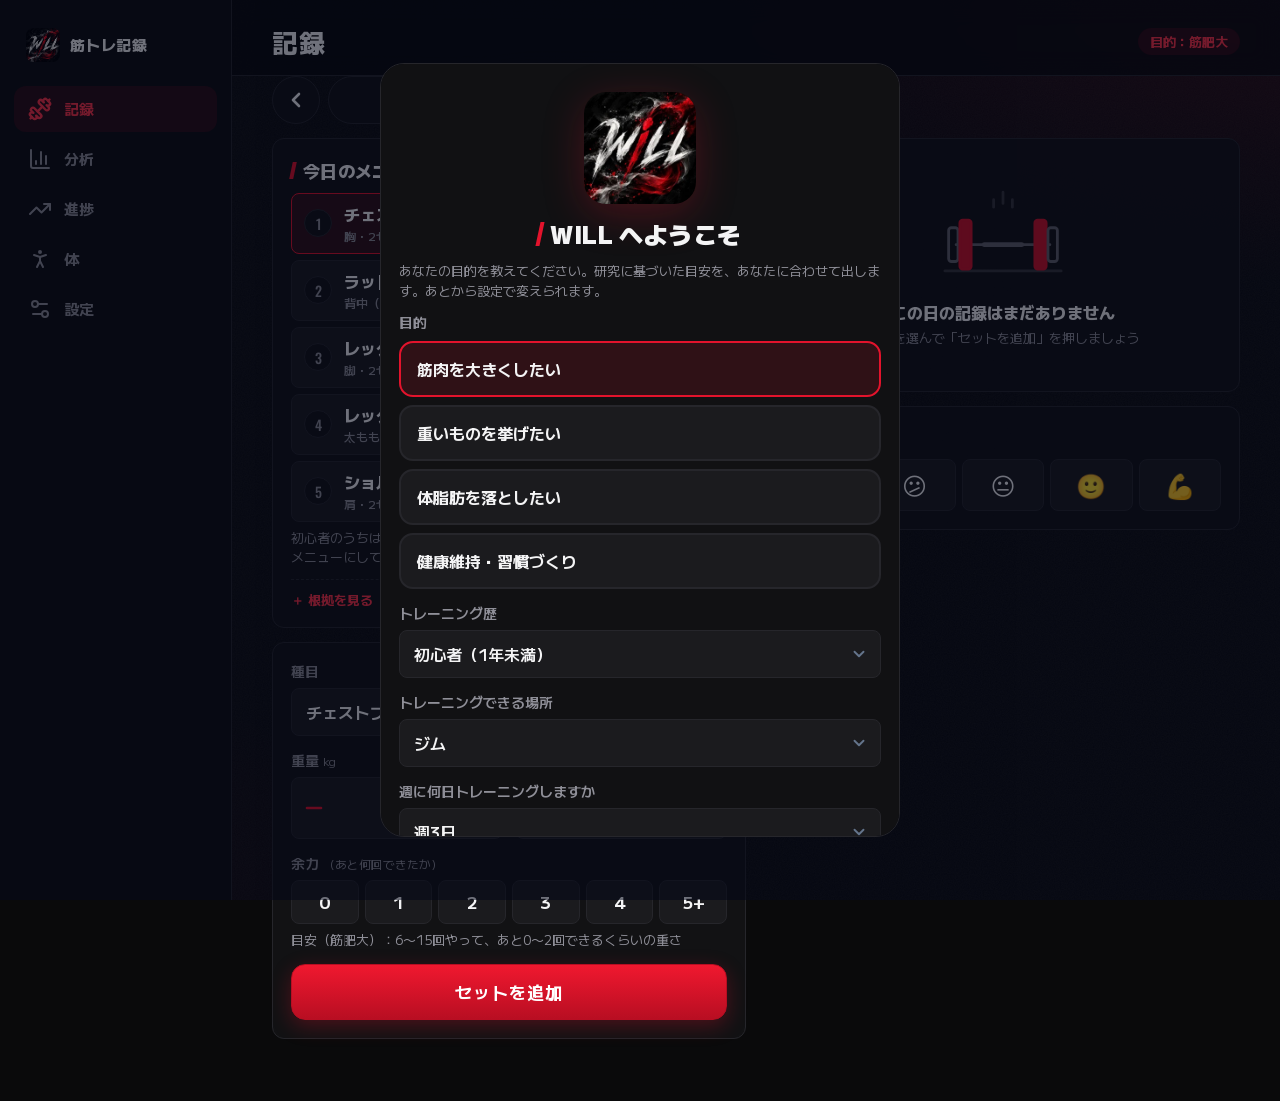
==== commit c230e0c3: "Rename the app to WILL and use the WILL artwork as the logo Update app icons, favicons and in-app lo" ====
--- a/index.html
+++ b/index.html
@@ -5,13 +5,13 @@
   <meta name="viewport" content="width=device-width, initial-scale=1, viewport-fit=cover">
   <meta name="theme-color" content="#0A0A0B">
   <meta name="description" content="研究に基づいて、目的に合わせたトレーニングの目安と弱点を教えてくれる筋トレ記録アプリ">
-  <title>志 | 科学で鍛える筋トレ記録</title>
+  <title>WILL | 科学で鍛える筋トレ記録</title>
   <link rel="manifest" href="manifest.webmanifest">
   <link rel="icon" href="icons/favicon-96.png" sizes="96x96" type="image/png">
   <link rel="icon" href="icons/favicon-32.png" sizes="32x32" type="image/png">
   <link rel="apple-touch-icon" href="icons/apple-touch-icon.png">
   <meta name="apple-mobile-web-app-capable" content="yes">
-  <meta name="apple-mobile-web-app-title" content="志">
+  <meta name="apple-mobile-web-app-title" content="WILL">
   <link rel="preconnect" href="https://fonts.googleapis.com">
   <link rel="preconnect" href="https://fonts.gstatic.com" crossorigin>
   <link rel="stylesheet" href="https://fonts.googleapis.com/css2?family=M+PLUS+1:wght@400;500;700;800;900&family=Oswald:wght@500;600;700&display=swap">
@@ -19,7 +19,7 @@
 </head>
 <body>
   <header class="topbar">
-    <h1 class="brand"><i data-logo class="logo-mark"></i><span class="sr-only">志</span></h1>
+    <h1 class="brand"><i data-logo class="logo-mark"></i><span class="sr-only">WILL</span></h1>
     <span id="page-title" class="page-title">記録</span>
     <span id="goal-badge" class="badge"></span>
   </header>
@@ -315,7 +315,7 @@
   <div id="onboarding" class="overlay hidden" role="dialog" aria-modal="true" aria-labelledby="ob-title">
     <form id="onboarding-form" class="card sheet">
       <div class="ob-brand"><i data-logo class="logo-mark big"></i></div>
-      <h2 id="ob-title">志へようこそ</h2>
+      <h2 id="ob-title">WILL へようこそ</h2>
       <p class="hint">あなたの目的を教えてください。研究に基づいた目安を、あなたに合わせて出します。あとから設定で変えられます。</p>
       <fieldset>
         <legend>目的</legend>
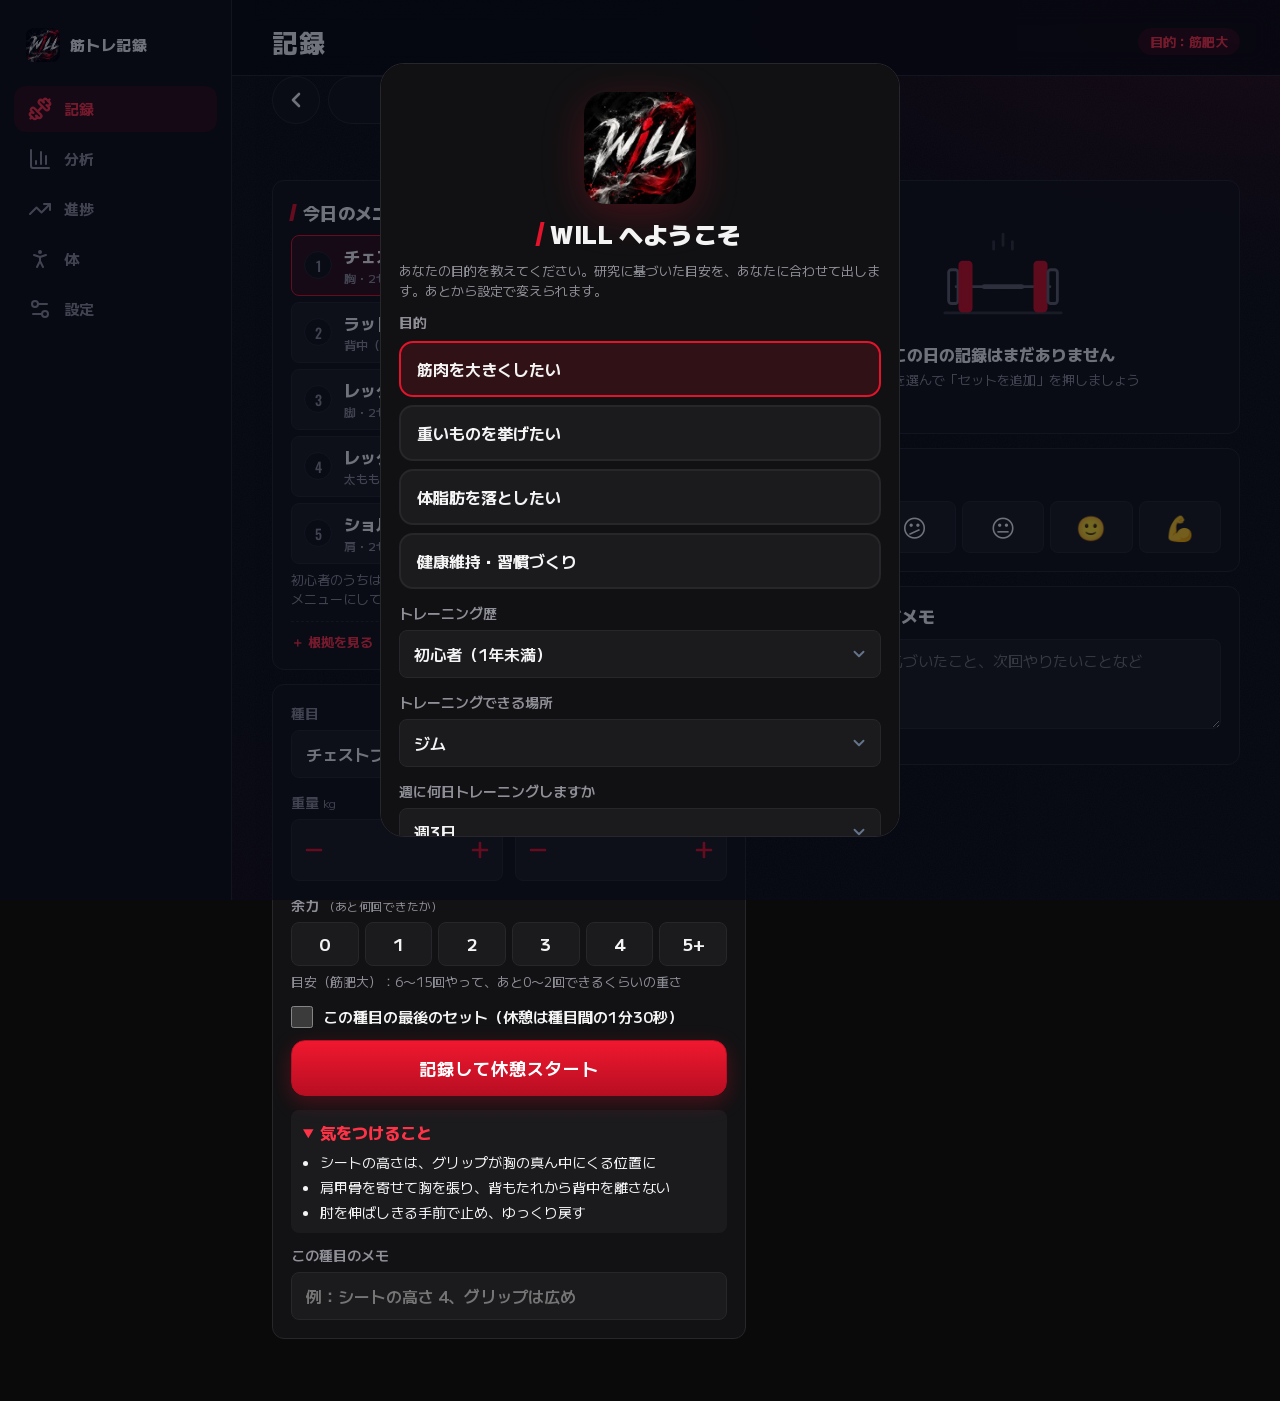
==== commit 706bf529: "Port the training artifact's timer, warm-ups, tips; add set plans - Rest timer: dial with progress r" ====
--- a/index.html
+++ b/index.html
@@ -36,6 +36,7 @@
         <button type="button" id="date-next" class="icon-btn" aria-label="次の日"><i data-icon="chevron-right" class="icon"></i></button>
       </div>
       <p id="cycle-info" class="pill hidden"></p>
+      <p id="streak" class="streak"></p>
 
       <div class="log-grid">
       <div class="log-main">
@@ -59,6 +60,19 @@
           </div>
         </div>
         <div id="suggestion" class="suggestion hidden"></div>
+
+        <div id="sides" class="sides hidden" role="group" aria-label="右と左">
+          <button type="button" data-side="右" class="on">右</button>
+          <button type="button" data-side="左">左</button>
+        </div>
+
+        <div id="warmup" class="warmup hidden">
+          <div>
+            <span class="warmup-label">アップ（数えません）</span>
+            <strong id="warmup-text"></strong>
+          </div>
+          <button type="button" id="warmup-done" class="small">アップ完了</button>
+        </div>
 
         <div class="steppers">
           <div class="stepper">
@@ -93,15 +107,38 @@
           <p class="hint" id="rir-target"></p>
         </div>
 
-        <button type="submit" class="primary big-btn">セットを追加</button>
+        <label class="check last-set"><input type="checkbox" id="last-set"> この種目の最後のセット（休憩は種目間の1分30秒）</label>
+
+        <button type="submit" class="primary big-btn">記録して休憩スタート</button>
+
+        <details id="tips" class="tips hidden">
+          <summary>気をつけること</summary>
+          <ul id="tips-list"></ul>
+        </details>
+        <label class="ex-note">この種目のメモ
+          <input type="text" id="ex-note" placeholder="例：シートの高さ 4、グリップは広め" autocomplete="off">
+        </label>
       </form>
 
-      <div id="timer" class="timer hidden" role="timer">
-        <div>
-          <span class="timer-label"><i data-icon="timer" class="icon"></i>休憩</span>
-          <strong id="timer-display">0:00</strong>
-        </div>
-        <button type="button" id="timer-stop">スキップ</button>
+      <div id="timer" class="card timer-card hidden">
+        <div class="dial" id="dial">
+          <svg viewBox="0 0 200 200" aria-hidden="true">
+            <circle class="dial-bg" cx="100" cy="100" r="90"></circle>
+            <circle class="dial-fg" id="dial-ring" cx="100" cy="100" r="90"></circle>
+          </svg>
+          <div class="dial-readout">
+            <div class="dial-time" id="timer-display" role="timer" aria-live="off">0:00</div>
+            <div class="dial-label" id="timer-label">休憩</div>
+          </div>
+        </div>
+        <p id="timer-banner" class="timer-banner hidden">休憩終了。次のセットへ</p>
+        <div class="timer-controls">
+          <button type="button" id="timer-minus" aria-label="15秒減らす">−15秒</button>
+          <button type="button" id="timer-toggle" class="primary">一時停止</button>
+          <button type="button" id="timer-plus" aria-label="15秒増やす">+15秒</button>
+        </div>
+        <button type="button" id="sound-off" class="sound-off hidden">🔇 音がオフになっています。タップしてオン</button>
+        <button type="button" id="timer-stop" class="small ghost">タイマーを閉じる</button>
       </div>
       </div>
 
@@ -117,6 +154,12 @@
           <button type="button" data-v="4" aria-label="良い">🙂</button>
           <button type="button" data-v="5" aria-label="とても良い">💪</button>
         </div>
+      </div>
+
+      <div class="card">
+        <h2>トレーニングメモ</h2>
+        <textarea id="day-note" rows="3" placeholder="今日の体調、気づいたこと、次回やりたいことなど"></textarea>
+        <p class="hint" id="day-note-saved" aria-live="polite"></p>
       </div>
           </div>
       </div>
@@ -285,10 +328,17 @@
 
       <div class="card">
         <h2>休憩タイマー</h2>
-        <label>秒数
+        <label>秒数（全種目共通にするとき）
           <input type="number" id="rest-seconds" min="0" step="15" inputmode="numeric">
         </label>
-        <p class="hint">空欄にすると目的に合わせた目安（<span id="rest-default"></span>秒）を使います。0 でタイマーを使いません。</p>
+        <p class="hint">空欄にすると、種目ごとに目安の休憩時間を使います（重さを扱う種目は長め、1つの筋肉だけの種目は短め。目的の基準は <span id="rest-default"></span>秒）。0 でタイマーを使いません。</p>
+        <div class="opts">
+          <label class="check"><input type="checkbox" id="opt-sound"> 音</label>
+          <label class="check"><input type="checkbox" id="opt-vibe"> バイブ（Android）</label>
+          <label class="check"><input type="checkbox" id="opt-warn"> 残り20秒で予告音</label>
+          <label class="check"><input type="checkbox" id="opt-warmup"> 1種目目の前にアップを出す</label>
+        </div>
+        <p class="hint">タイマー中は画面がつけたままになります。画面を消したり別のアプリに切り替えると、スマホの仕組みで音が鳴らないことがあります。iPhone はマナーモードだと鳴りません。</p>
       </div>
 
       <div class="card">
@@ -355,6 +405,11 @@
   </div>
 
   <div id="celebrate" class="celebrate hidden" role="status" aria-live="polite"></div>
+  <button type="button" id="sound-gate" class="sound-gate hidden">
+    <span class="sg-icon">🔈</span>
+    <span class="sg-title">タップして音をオン</span>
+    <span class="sg-sub">アプリを切り替えると、スマホの仕組みで音がオフになります</span>
+  </button>
 
   <nav class="tabbar" aria-label="メニュー">
     <div class="side-brand" aria-hidden="true"><i data-logo class="logo-mark"></i><span class="brand-text">筋トレ記録</span></div>
--- a/style.css
+++ b/style.css
@@ -715,3 +715,70 @@
 
 /* 記録がない画面のイラスト */
 .ill { color: #6B6B74; }
+
+/* ---------- 移植：休憩タイマー（ダイヤル） ---------- */
+.timer-card { text-align: center; position: static; }
+.dial { position: relative; width: min(64vw, 240px); aspect-ratio: 1; margin: 4px auto 8px; cursor: default; }
+.dial svg { width: 100%; height: 100%; transform: rotate(-90deg); }
+.dial circle { fill: none; stroke-width: 12; }
+.dial-bg { stroke: var(--card-2); }
+.dial-fg { stroke: var(--accent); stroke-linecap: round; transition: stroke-dashoffset 0.25s linear; }
+.dial-readout { position: absolute; inset: 0; display: flex; flex-direction: column; align-items: center; justify-content: center; }
+.dial-time { font-family: var(--font-num); font-weight: 600; font-size: clamp(56px, 18vw, 76px); line-height: 1; font-variant-numeric: tabular-nums; }
+.dial-label { font-size: 13px; color: var(--muted); font-weight: 600; margin-top: 4px; max-width: 80%; overflow: hidden; text-overflow: ellipsis; white-space: nowrap; }
+@keyframes blink { 0%, 49% { opacity: 1; } 50%, 100% { opacity: 0.2; } }
+.dial.finished { cursor: pointer; }
+.dial.finished .dial-time, .dial.finished .dial-fg, .timer-banner { animation: blink 0.8s step-end infinite; }
+.dial.finished .dial-time { color: var(--accent-strong); }
+.timer-banner { margin: 0 0 10px; padding: 10px; border-radius: 8px; background: var(--accent-soft); color: var(--accent-strong); font-weight: 800; }
+.timer-controls { display: grid; grid-template-columns: 1fr 1.5fr 1fr; gap: 8px; }
+.timer-controls button { font-family: var(--font-num); font-size: 18px; }
+.timer-controls .primary { font-family: var(--font); font-size: 16px; }
+.timer-card #timer-stop { margin-top: 8px; color: var(--muted); }
+.sound-off { margin-top: 8px; background: var(--accent-soft); color: var(--accent-strong); border-color: var(--accent); font-size: 14px; }
+.sound-gate {
+  position: fixed; inset: 0; z-index: 30; border: 0; border-radius: 0; width: 100%;
+  background: rgba(10, 10, 11, 0.92); flex-direction: column; gap: 10px; padding: 24px 16px; text-align: center; color: #fff;
+}
+.sound-gate .sg-icon { font-size: 56px; line-height: 1; }
+.sound-gate .sg-title { font-size: 24px; font-weight: 900; color: var(--accent-strong); }
+.sound-gate .sg-sub { font-size: 13px; color: var(--muted); max-width: 22em; }
+@media (prefers-reduced-motion: reduce) {
+  .dial.finished .dial-time, .dial.finished .dial-fg, .timer-banner { animation-duration: 2s; }
+  .dial-fg { transition: none; }
+}
+
+/* 今日の目標（各セット） */
+.plan-sets { list-style: none; margin: 6px 0; padding: 0; display: grid; gap: 4px; }
+.plan-sets li { display: flex; align-items: center; gap: 10px; padding: 4px 8px; border-radius: 6px; }
+.plan-sets .ps-no { width: 22px; height: 22px; border-radius: 50%; display: grid; place-items: center; font-family: var(--font-num); font-size: 12px; background: var(--card); color: var(--muted); }
+.plan-sets .ps-main { font-family: var(--font-num); font-size: 18px; font-weight: 600; }
+.plan-sets li.now { background: var(--accent-soft); }
+.plan-sets li.now .ps-no { background: var(--accent); color: #fff; }
+.plan-sets li.done { opacity: 0.45; text-decoration: line-through; }
+
+/* アップ・左右・最後のセット */
+.warmup { display: flex; justify-content: space-between; align-items: center; gap: 10px; margin: 0 0 14px; padding: 10px 12px; border-radius: 8px; border: 1px dashed var(--border); }
+.warmup-label { display: block; font-size: 12px; color: var(--muted); font-weight: 700; }
+.warmup strong { font-family: var(--font-num); font-size: 20px; font-weight: 600; }
+.sides { display: grid; grid-template-columns: 1fr 1fr; gap: 8px; margin-bottom: 14px; }
+.sides button { font-size: 18px; font-weight: 800; }
+.sides button.on { background: var(--accent); border-color: var(--accent); color: #fff; }
+.last-set { margin: 0 0 12px; font-size: 14px; color: var(--muted); }
+.sets li.warm { opacity: 0.6; }
+.sets .tag { margin-left: 6px; font-family: var(--font); font-size: 11px; font-weight: 700; padding: 1px 6px; border-radius: 999px; background: var(--card-2); color: var(--muted); }
+
+/* 気をつけること・メモ */
+.tips { margin-top: 14px; padding: 10px 12px; border-radius: 8px; background: var(--card-2); }
+.tips summary { cursor: pointer; font-weight: 800; color: var(--accent-strong); }
+.tips ul { margin: 8px 0 0; padding-left: 1.2em; display: grid; gap: 4px; font-size: 14px; }
+.ex-note { margin: 12px 0 0; }
+textarea {
+  width: 100%; font: inherit; font-size: 15px; color: var(--text); background: var(--card-2);
+  border: 1px solid var(--border); border-radius: 8px; padding: 10px 12px; resize: vertical;
+}
+
+/* 続けている日数 */
+.streak { display: flex; justify-content: center; gap: 18px; margin: 0 0 12px; font-size: 13px; color: var(--muted); }
+.streak b { font-family: var(--font-num); font-size: 20px; color: var(--text); margin: 0 2px; }
+.opts { display: grid; gap: 4px; margin: 4px 0 8px; }
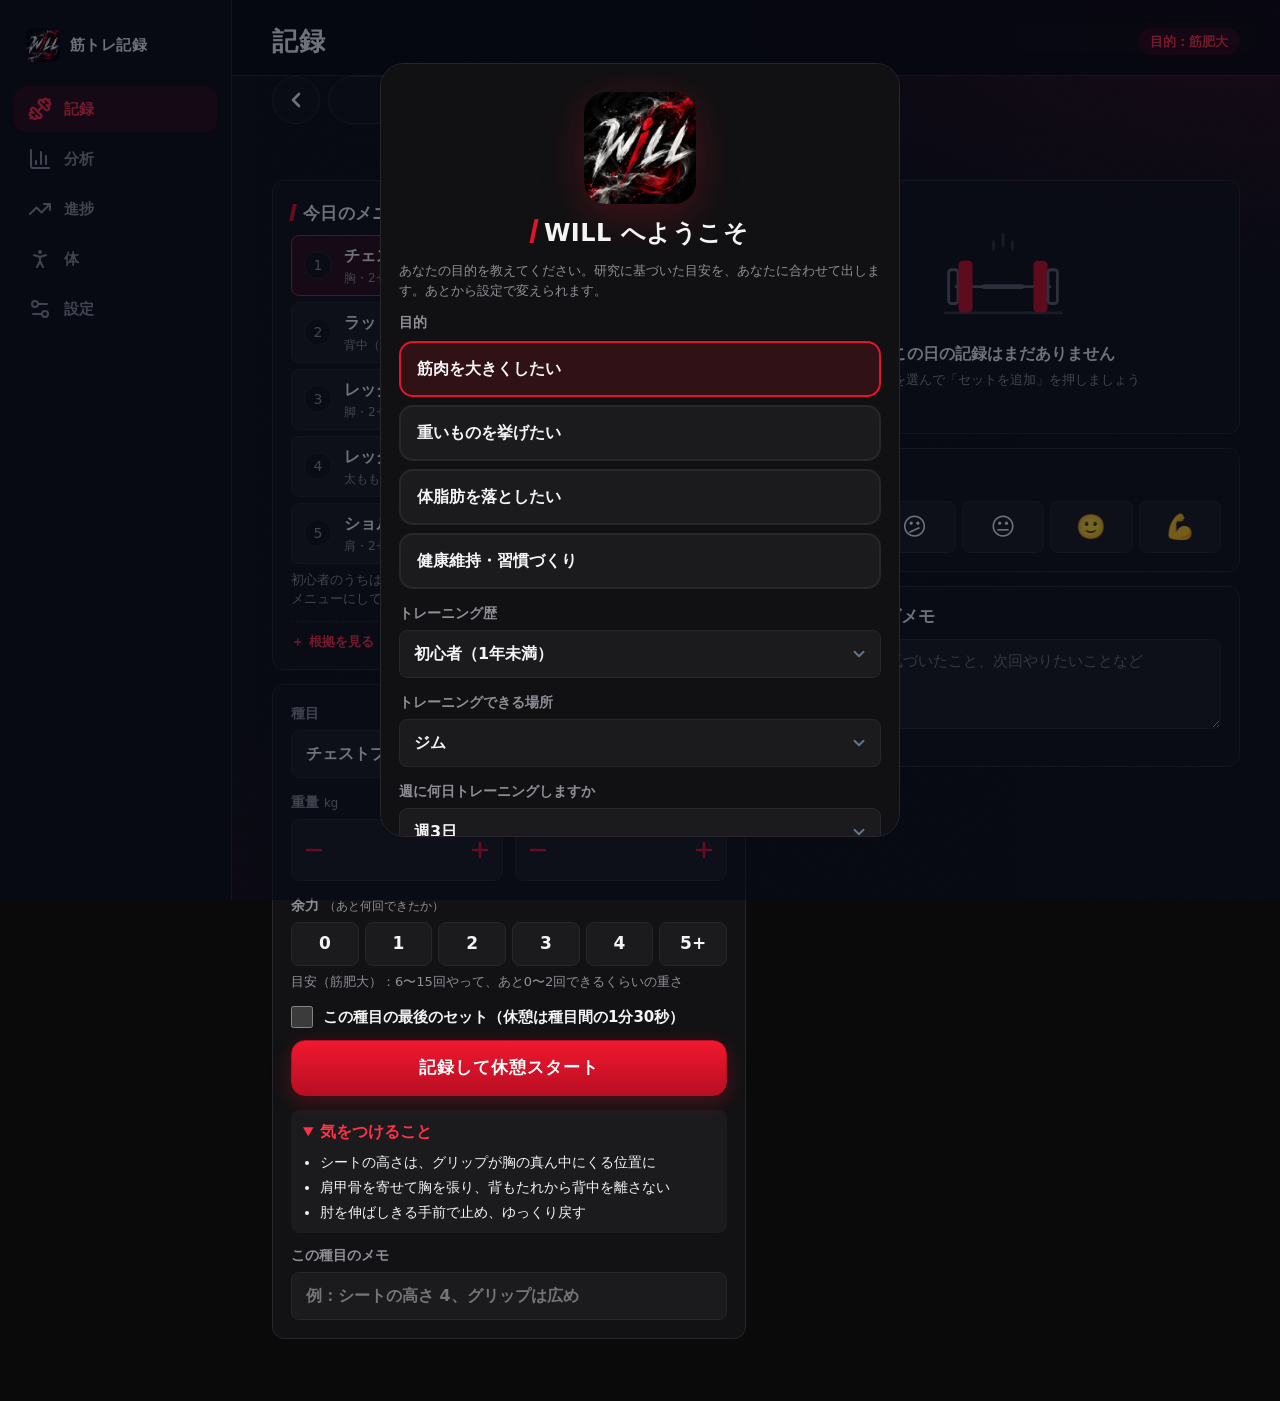
==== commit 7629230f: "Harden login: self-host supabase-js, add CSP, tighten schema - Load supabase-js from vendor/ (offici" ====
--- a/index.html
+++ b/index.html
@@ -3,6 +3,9 @@
 <head>
   <meta charset="utf-8">
   <meta name="viewport" content="width=device-width, initial-scale=1, viewport-fit=cover">
+  <!-- 読み込めるものを、このサイト・Supabase・Google Fonts だけに制限する（不正なスクリプトの実行を防ぐ） -->
+  <meta http-equiv="Content-Security-Policy" content="default-src 'self'; script-src 'self'; style-src 'self' 'unsafe-inline' https://fonts.googleapis.com; font-src https://fonts.gstatic.com; img-src 'self' data: blob:; media-src 'self' blob:; connect-src 'self' https://*.supabase.co wss://*.supabase.co https://fonts.googleapis.com https://fonts.gstatic.com; worker-src 'self'; manifest-src 'self'; object-src 'none'; base-uri 'self'; form-action 'self'">
+  <meta name="referrer" content="no-referrer">
   <meta name="theme-color" content="#0A0A0B">
   <meta name="description" content="研究に基づいて、目的に合わせたトレーニングの目安と弱点を教えてくれる筋トレ記録アプリ">
   <title>WILL | 科学で鍛える筋トレ記録</title>
@@ -341,9 +344,11 @@
         <p class="hint">タイマー中は画面がつけたままになります。画面を消したり別のアプリに切り替えると、スマホの仕組みで音が鳴らないことがあります。iPhone はマナーモードだと鳴りません。</p>
       </div>
 
+      <div class="card" id="account-card"></div>
+
       <div class="card">
         <h2>データ</h2>
-        <p class="hint">記録はこのスマホのブラウザにだけ保存されます。機種変更の前にエクスポートしてください。体の写真はエクスポートに含まれません。</p>
+        <p class="hint">ログインしていないときは、記録はこの端末のブラウザにだけ保存されます。機種変更の前にログインするか、エクスポートしてください。体の写真はクラウドにもエクスポートにも含まれません（この端末だけ）。</p>
         <div class="row">
           <button type="button" id="export">エクスポート</button>
           <label class="button">インポート
@@ -354,12 +359,53 @@
 
       <div class="card">
         <h2>このアプリについて</h2>
-        <p class="hint">記録・分析・グラフ・体重・写真の機能は、ずっと無料でお使いいただけます。データはあなたのスマホの中だけに保存され、外部に送られることはありません。今後追加予定の AI 機能は、利用料がかかるため有料プランになる予定です。</p>
+        <p class="hint">記録・分析・グラフ・体重・写真の機能は、ずっと無料でお使いいただけます。ログインしたときは記録がクラウドに保存され、あなた以外は見られません。ログインしないときは、この端末の中だけに保存されます。今後追加予定の AI 機能は、利用料がかかるため有料プランになる予定です。</p>
         <p class="hint">アドバイスは研究に基づく一般的な目安で、医療的な助言ではありません。持病のある方、妊娠中の方、極端な食事制限を考えている方は、医師に相談してください。</p>
         <p class="hint">ホーム画面に追加すると、アプリのように全画面で使え、電波がない場所でも記録できます。</p>
       </div>
     </section>
   </main>
+
+  <!-- ログイン -->
+  <div id="login" class="overlay login-overlay hidden" role="dialog" aria-modal="true" aria-labelledby="login-title">
+    <form id="login-form" class="card sheet login-sheet">
+      <div class="ob-brand"><i data-logo class="logo-mark big"></i></div>
+      <h2 id="login-title">ログイン</h2>
+      <p class="hint" id="login-sub">ログインすると記録がクラウドに保存され、スマホと PC で同じ記録を使えます。</p>
+      <label>メールアドレス
+        <input type="email" id="login-email" autocomplete="email" required>
+      </label>
+      <label id="login-pass-wrap">パスワード
+        <input type="password" id="login-pass" autocomplete="current-password">
+      </label>
+      <p id="login-msg" class="login-msg" role="alert"></p>
+      <button type="submit" class="primary big-btn" id="login-submit">ログイン</button>
+      <div class="login-links">
+        <button type="button" class="ghost small" id="login-mode">はじめての方（新規登録）</button>
+        <button type="button" class="ghost small" id="login-forgot">パスワードを忘れた</button>
+      </div>
+      <button type="button" class="ghost small login-skip" id="login-skip">ログインせずに使う（この端末だけに保存）</button>
+    </form>
+    <form id="newpass-form" class="card sheet login-sheet hidden">
+      <h2>新しいパスワード</h2>
+      <label>新しいパスワード（10文字以上・英字と数字）
+        <input type="password" id="newpass" autocomplete="new-password" minlength="10" required>
+      </label>
+      <p id="newpass-msg" class="login-msg" role="alert"></p>
+      <button type="submit" class="primary big-btn">パスワードを変更</button>
+    </form>
+  </div>
+
+  <!-- ログイン時に、端末とクラウドのどちらの記録を使うか -->
+  <div id="choose-data" class="overlay hidden" role="dialog" aria-modal="true" aria-labelledby="choose-title">
+    <div class="card sheet">
+      <h2 id="choose-title">どちらの記録を使いますか？</h2>
+      <p class="hint">この端末に、ログイン前の記録があります。クラウドにも、このアカウントの記録があります。</p>
+      <p class="hint" id="choose-detail"></p>
+      <button type="button" class="primary big-btn" id="choose-cloud">クラウドの記録を使う</button>
+      <button type="button" id="choose-local" class="choose-local">この端末の記録でクラウドを上書き</button>
+    </div>
+  </div>
 
   <!-- 初回設定 -->
   <div id="onboarding" class="overlay hidden" role="dialog" aria-modal="true" aria-labelledby="ob-title">
--- a/style.css
+++ b/style.css
@@ -782,3 +782,16 @@
 .streak { display: flex; justify-content: center; gap: 18px; margin: 0 0 12px; font-size: 13px; color: var(--muted); }
 .streak b { font-family: var(--font-num); font-size: 20px; color: var(--text); margin: 0 2px; }
 .opts { display: grid; gap: 4px; margin: 4px 0 8px; }
+
+/* ---------- ログイン ---------- */
+.login-overlay { z-index: 12; background: var(--bg, #0A0A0B); align-items: center; }
+#choose-data { z-index: 13; }
+.login-sheet { display: flex; flex-direction: column; gap: 10px; }
+.login-sheet .ob-brand { margin-bottom: 0; }
+.login-msg { min-height: 1.2em; margin: 0; font-size: 14px; color: var(--danger); }
+.login-msg.ok { color: var(--text); }
+.login-links { display: flex; justify-content: space-between; flex-wrap: wrap; gap: 4px; }
+.login-links button { color: var(--muted); }
+.login-skip { align-self: center; color: var(--muted); text-decoration: underline; }
+.account-email { font-weight: 700; word-break: break-all; }
+.choose-local { margin-top: 8px; }
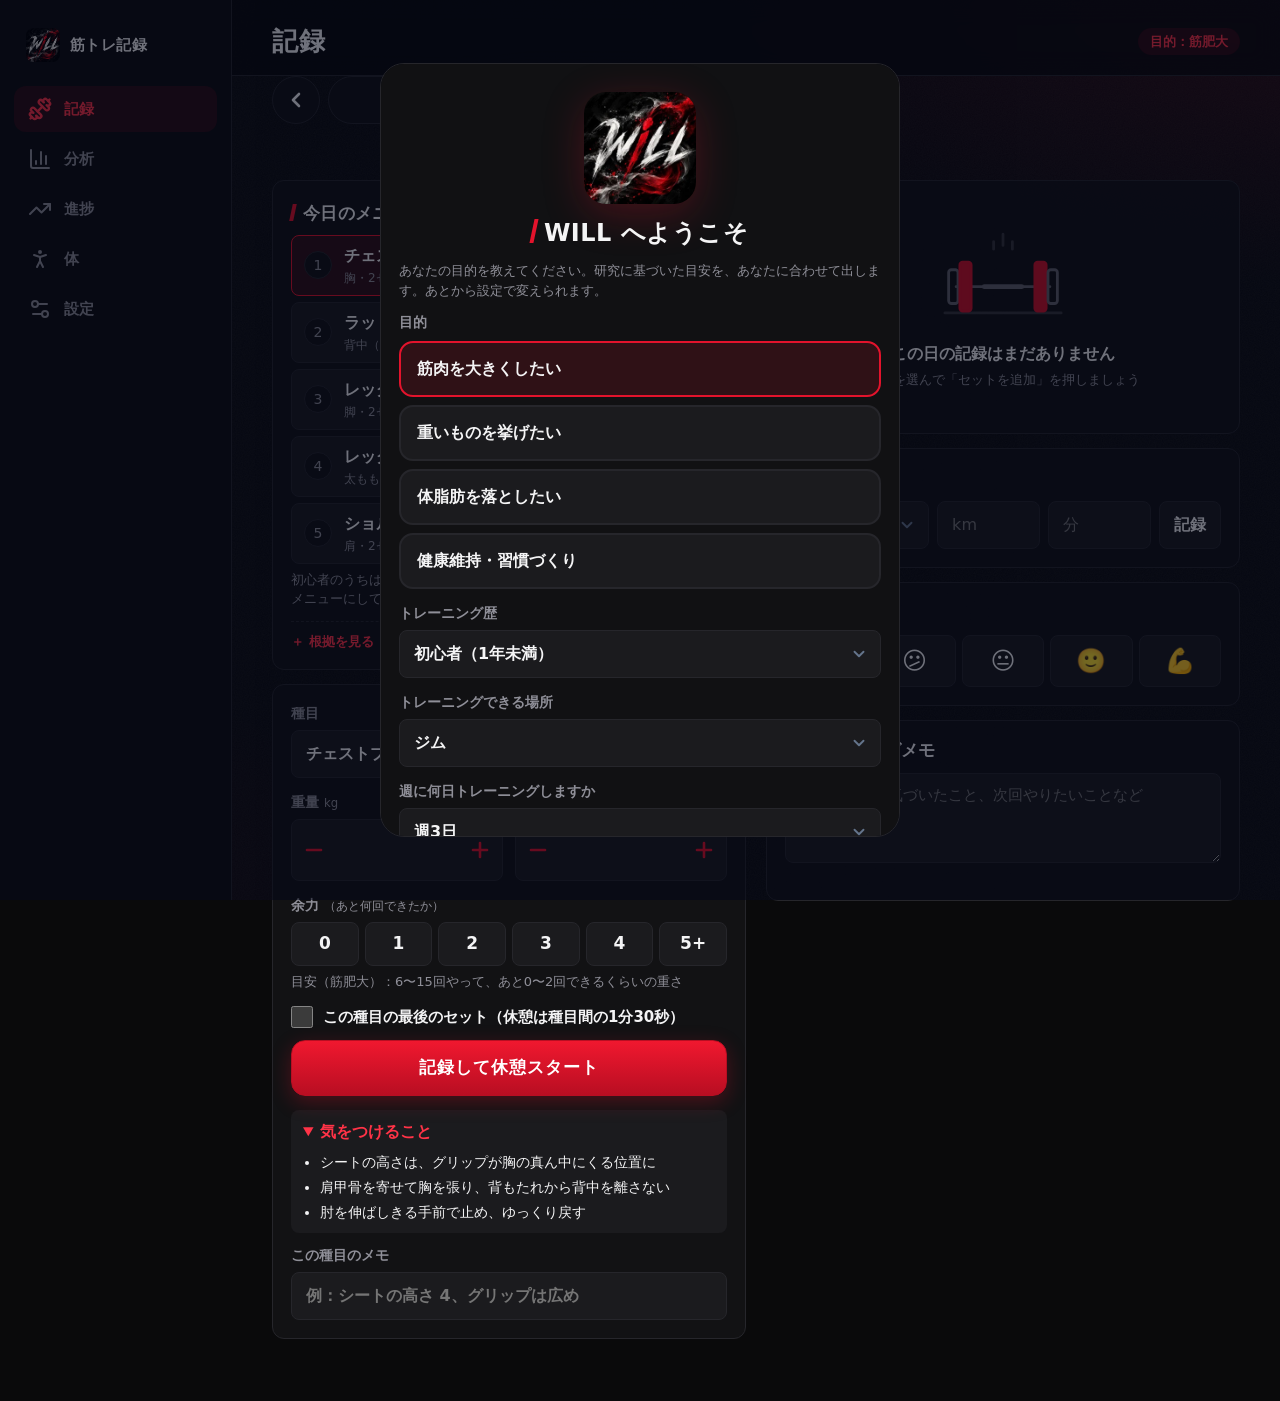
==== commit 05c64b88: "Add cardio logging and fix history day jump - Log cardio (type, km, minutes) on the record screen; s" ====
--- a/index.html
+++ b/index.html
@@ -149,6 +149,17 @@
       <div id="day-log"></div>
 
       <div class="card">
+        <h2>有酸素</h2>
+        <form id="cardio-form" class="cardio-form">
+          <select id="cardio-type" aria-label="種類"></select>
+          <input type="number" id="cardio-km" inputmode="decimal" step="0.1" min="0" placeholder="km" aria-label="距離 (km)">
+          <input type="number" id="cardio-min" inputmode="numeric" step="1" min="0" placeholder="分" aria-label="時間 (分)">
+          <button type="submit">記録</button>
+        </form>
+        <ul id="cardio-list" class="sets"></ul>
+      </div>
+
+      <div class="card">
         <h2>今日の調子</h2>
         <div class="chip-row emoji" id="condition" role="radiogroup" aria-label="今日の調子">
           <button type="button" data-v="1" aria-label="とても悪い">😫</button>
--- a/style.css
+++ b/style.css
@@ -250,6 +250,11 @@
 .sets .rir { font-size: 12px; font-weight: 700; color: var(--accent-strong); background: var(--accent-soft); border-radius: 999px; padding: 2px 8px; }
 .sets .del { min-height: 36px; width: 36px; padding: 0; border: none; background: transparent; color: var(--muted); font-size: 18px; }
 
+/* 有酸素：種類・距離・時間・記録ボタンを1行に */
+.cardio-form { display: grid; grid-template-columns: minmax(0, 1.4fr) minmax(0, 1fr) minmax(0, 1fr) auto; gap: 8px; }
+.cardio-form button { width: auto; padding: 0 14px; }
+#cardio-list:not(:empty) { margin-top: 8px; }
+
 /* ---------- 一覧 ---------- */
 .plain { list-style: none; margin: 0 0 14px; padding: 0; }
 .plain li { display: flex; justify-content: space-between; align-items: center; gap: 8px; padding: 10px 0; border-top: 1px solid var(--border); }
